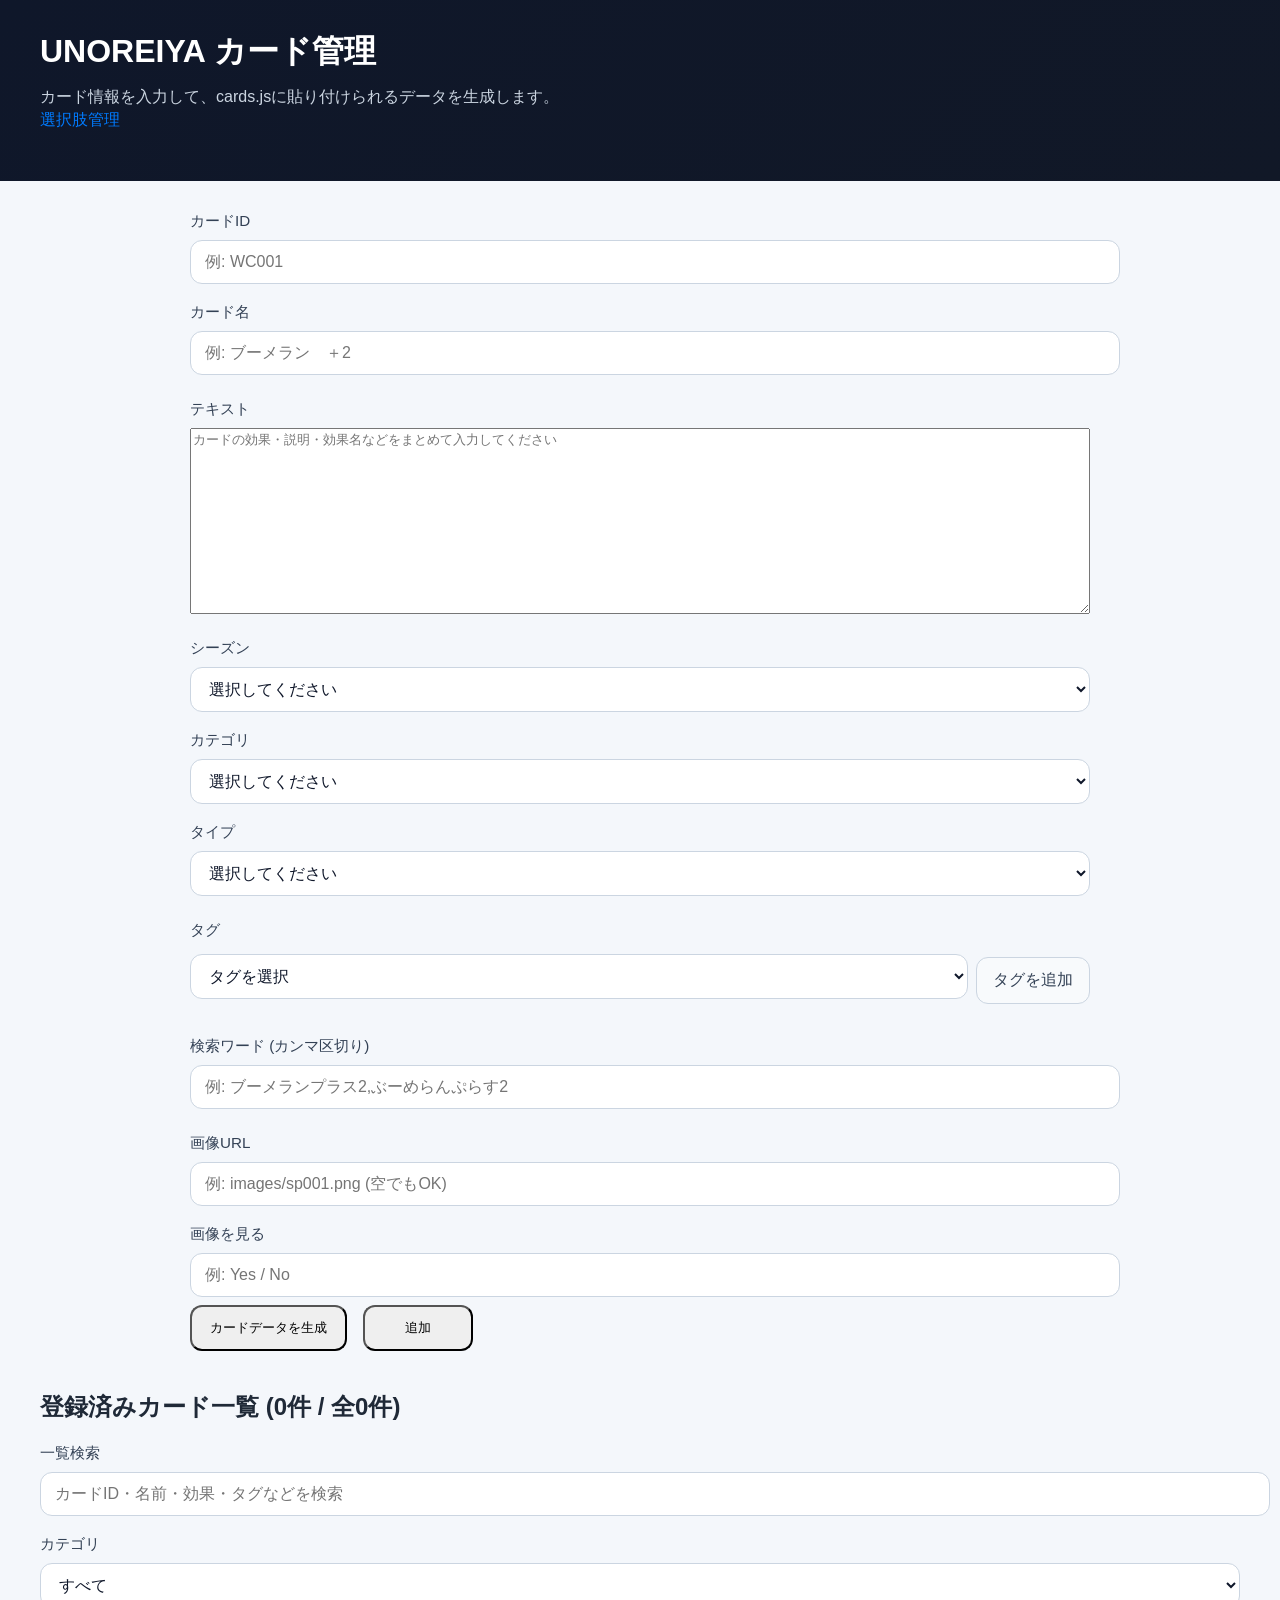
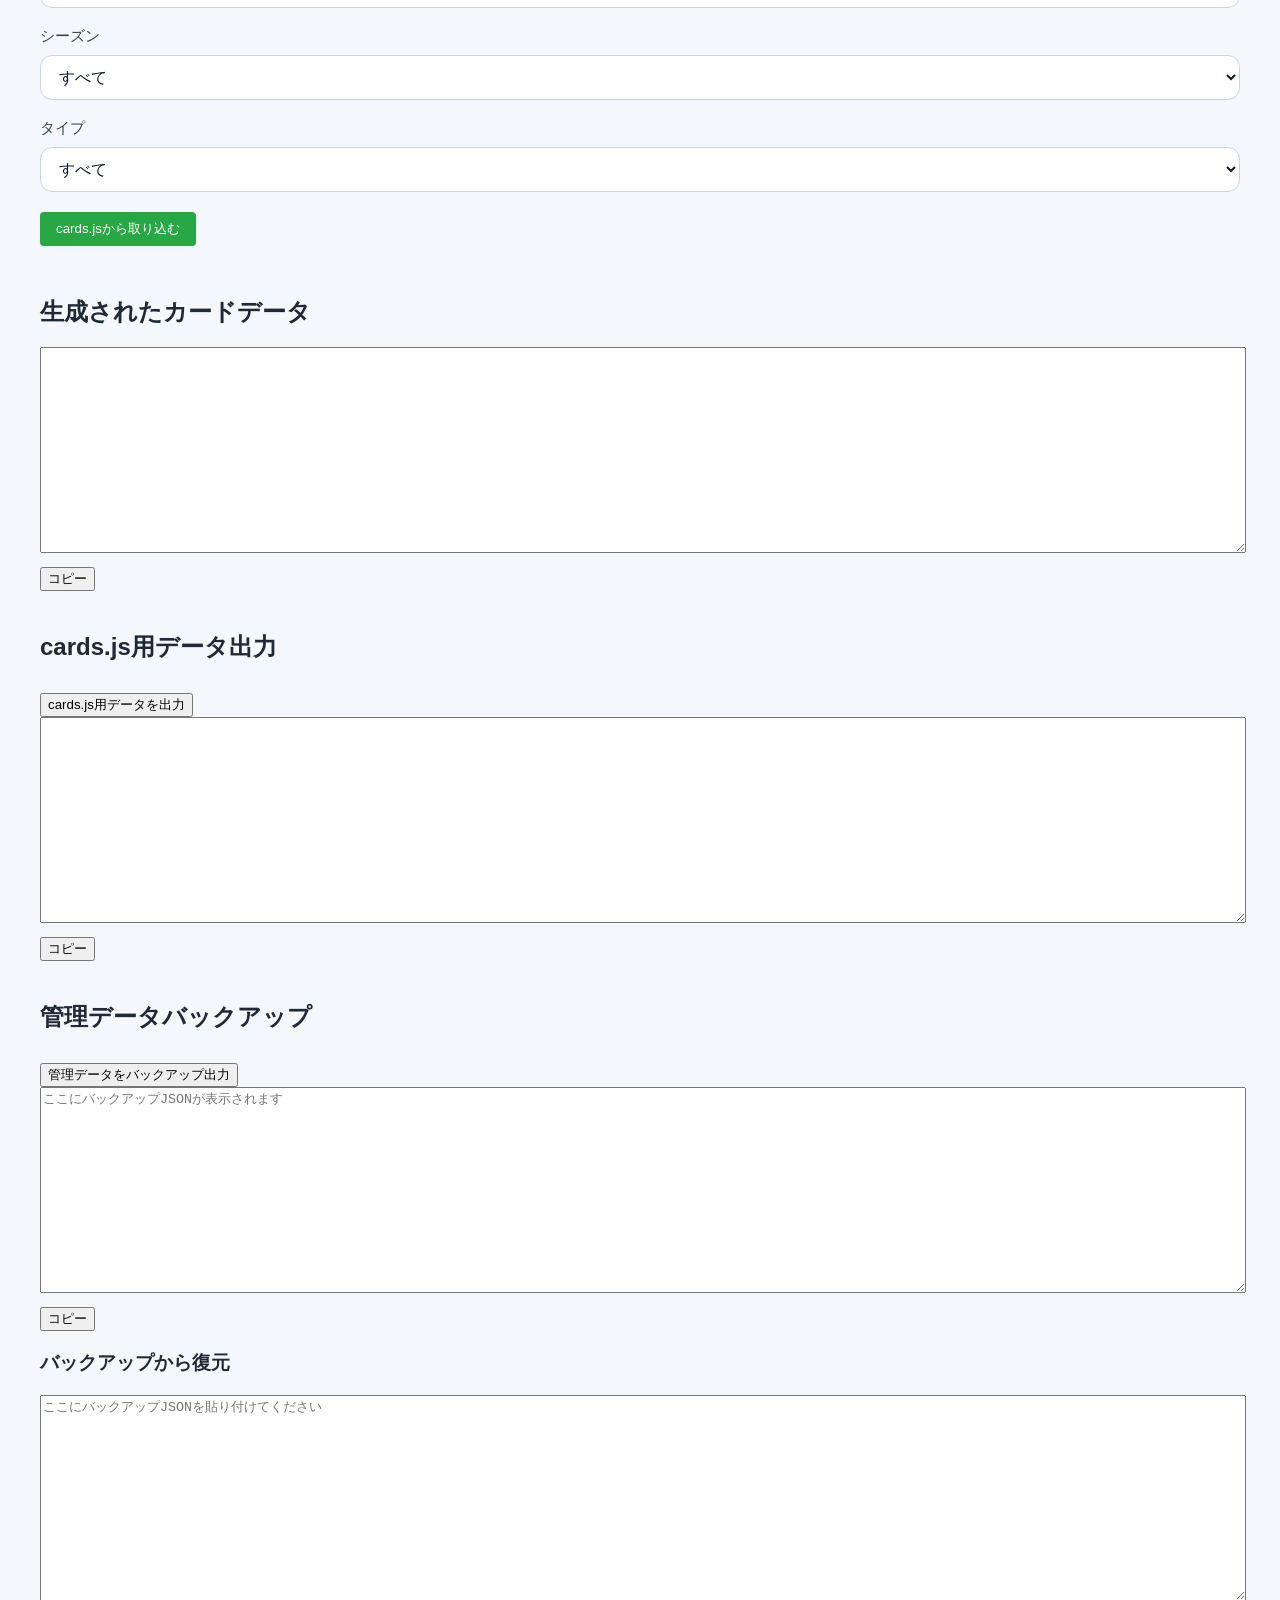
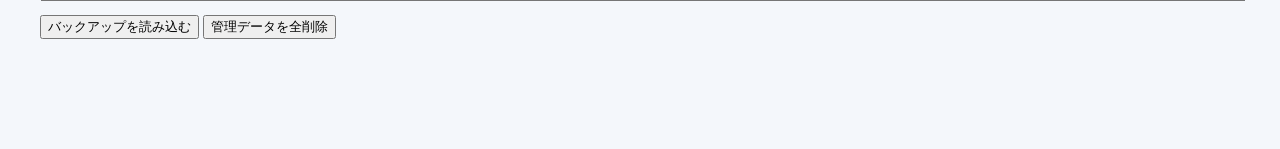
==== admin.html @ 88b2bb5d "管理サイトのデータをカード図鑑に連携" ====
<!DOCTYPE html>
<html lang="ja">
<head>
  <meta charset="UTF-8">
  <meta name="viewport" content="width=device-width, initial-scale=1.0">
  <title>UNOREIYA カード管理</title>
  <link rel="stylesheet" href="style.css">
</head>
<body>
  <header>
    <div class="header-inner">
      <div>
        <h1>UNOREIYA カード管理</h1>
        <p>カード情報を入力して、cards.jsに貼り付けられるデータを生成します。</p>
        <nav>
          <a href="settings.html">選択肢管理</a>
        </nav>
      </div>
    </div>
  </header>

  <main>
    <form id="cardForm" class="admin-form">
      <div class="form-grid">
        <div class="form-row form-row--three">
          <div class="field-group field-group--small">
            <label for="id">カードID</label>
            <input type="text" id="id" placeholder="例: WC001">
          </div>
          <div class="field-group field-group--wide">
            <label for="name">カード名</label>
            <input type="text" id="name" placeholder="例: ブーメラン　＋2">
          </div>
</div>

      <div class="form-row form-row--full">
        <div class="field-group full-width">
          <label for="effectFull">テキスト</label>
          <textarea id="effectFull" placeholder="カードの効果・説明・効果名などをまとめて入力してください"></textarea>
          </div>
        </div>

        <div class="form-row form-row--three">
          <div class="field-group field-group--medium">
            <label for="series">シーズン</label>
            <select id="series">
              <option value="">選択してください</option>
              <option value="Original">Original</option>
              <option value="Special">Special</option>
              <option value="Stock制">Stock制</option>
              <option value="UNO Flip">UNO Flip</option>
              <option value="High Class">High Class</option>
              <option value="その他">その他</option>
            </select>
          </div>
          <div class="field-group field-group--medium">
            <label for="category">カテゴリ</label>
            <select id="category">
              <option value="">選択してください</option>
              <option value="キャラクターカード">キャラクターカード</option>
              <option value="SPカード">SPカード</option>
              <option value="フィールドカード">フィールドカード</option>
              <option value="ボスカード">ボスカード</option>
              <option value="High Class">High Class</option>
              <option value="その他">その他</option>
            </select>
          </div>
          <div class="field-group field-group--medium">
            <label for="type">タイプ</label>
            <select id="type">
              <option value="">選択してください</option>
              <option value="攻撃">攻撃</option>
              <option value="防御">防御</option>
              <option value="妨害">妨害</option>
              <option value="サポート">サポート</option>
              <option value="ドロー">ドロー</option>
              <option value="交換">交換</option>
              <option value="特殊">特殊</option>
              <option value="その他">その他</option>
            </select>
          </div>
        </div>

        <div class="form-row form-row--full">
          <div class="field-group full-width">
            <label>タグ</label>
            <div class="tag-input-group">
              <select id="tagSelect"></select>
              <button type="button" id="addTagBtn">タグを追加</button>
            </div>
            <div id="selectedTags" class="selected-tags"></div>
          </div>
        </div>

        <div class="form-row form-row--full">
          <div class="field-group full-width">
            <label for="keywords">検索ワード (カンマ区切り)</label>
            <input type="text" id="keywords" placeholder="例: ブーメランプラス2,ぶーめらんぷらす2">
          </div>
        </div>

        <div class="form-row form-row--two">
          <div class="field-group field-group--wide">
            <label for="image">画像URL</label>
            <input type="text" id="image" placeholder="例: images/sp001.png (空でもOK)">
          </div>
          <div class="field-group field-group--small">
            <label for="viewImage">画像を見る</label>
            <input type="text" id="viewImage" placeholder="例: Yes / No">
          </div>
        </div>
      </div>
      <button type="button" id="generateBtn">カードデータを生成</button>
      <button type="button" id="addBtn">追加</button>
      <button type="button" id="updateBtn" style="display:none;">更新</button>
    </form>

    <div id="cardList">
      <h2>登録済みカード一覧 (<span id="cardCount">0</span>件 / 全<span id="cardTotalCount">0</span>件)</h2>
      <div class="search-panel admin-filter-panel">
        <div class="field-group">
          <label for="adminSearchInput">一覧検索</label>
          <input type="text" id="adminSearchInput" placeholder="カードID・名前・効果・タグなどを検索">
        </div>
        <div class="field-group">
          <label for="filterCategory">カテゴリ</label>
          <select id="filterCategory">
            <option value="">すべて</option>
            <option value="キャラクターカード">キャラクターカード</option>
            <option value="SPカード">SPカード</option>
            <option value="フィールドカード">フィールドカード</option>
            <option value="ボスカード">ボスカード</option>
            <option value="High Class">High Class</option>
            <option value="その他">その他</option>
          </select>
        </div>
        <div class="field-group">
          <label for="filterSeries">シーズン</label>
          <select id="filterSeries">
            <option value="">すべて</option>
            <option value="Original">Original</option>
            <option value="Special">Special</option>
            <option value="Stock制">Stock制</option>
            <option value="UNO Flip">UNO Flip</option>
            <option value="High Class">High Class</option>
            <option value="その他">その他</option>
          </select>
        </div>
        <div class="field-group">
          <label for="filterType">タイプ</label>
          <select id="filterType">
            <option value="">すべて</option>
            <option value="攻撃">攻撃</option>
            <option value="防御">防御</option>
            <option value="妨害">妨害</option>
            <option value="サポート">サポート</option>
            <option value="ドロー">ドロー</option>
            <option value="交換">交換</option>
            <option value="特殊">特殊</option>
            <option value="その他">その他</option>
          </select>
        </div>
      </div>
      <button type="button" id="importBtn">cards.jsから取り込む</button>
      <div id="cardsContainer"></div>
    </div>

    <div class="admin-output">
      <h2>生成されたカードデータ</h2>
      <textarea id="output" readonly></textarea>
      <button type="button" id="copyBtn">コピー</button>
    </div>

    <div class="admin-output">
      <h2>cards.js用データ出力</h2>
      <button type="button" id="exportBtn">cards.js用データを出力</button>
      <textarea id="exportOutput" readonly></textarea>
      <button type="button" id="copyExportBtn">コピー</button>
    </div>

    <div class="admin-output">
      <h2>管理データバックアップ</h2>
      <button type="button" id="backupExportBtn">管理データをバックアップ出力</button>
      <textarea id="backupOutput" readonly placeholder="ここにバックアップJSONが表示されます"></textarea>
      <button type="button" id="copyBackupBtn">コピー</button>
      <h3>バックアップから復元</h3>
      <textarea id="backupInput" placeholder="ここにバックアップJSONを貼り付けてください"></textarea>
      <button type="button" id="backupImportBtn">バックアップを読み込む</button>
      <button type="button" id="clearAllBtn">管理データを全削除</button>
    </div>
  </main>

  <script src="cards.js"></script>
  <script src="admin.js"></script>
</body>
</html>
---- style.css ----
﻿body {
  margin: 0;
  font-family: -apple-system, BlinkMacSystemFont, "Segoe UI", sans-serif;
  background: #f4f7fb;
  color: #1f2937;
}

header {
  background: linear-gradient(135deg, #0f172a 0%, #111827 100%);
  color: white;
  padding: 30px 20px;
}

.header-inner {
  max-width: 1200px;
  margin: 0 auto;
}

h1 {
  margin: 0;
  font-size: 32px;
}

header p {
  margin: 10px 0 0;
  color: #cbd5e1;
  line-height: 1.6;
}

main {
  max-width: 1200px;
  margin: 30px auto;
  padding: 0 20px 40px;
}

.search-panel {
  display: grid;
  grid-template-columns: 1fr;
  gap: 20px;
  margin-bottom: 30px;
}

.search-row {
  display: grid;
  gap: 16px;
  align-items: start;
}

.search-row--full {
  grid-template-columns: 1fr;
}

.search-row--three {
  grid-template-columns: repeat(auto-fit, minmax(200px, 1fr));
}

.search-row--four {
  grid-template-columns: repeat(auto-fit, minmax(200px, 1fr));
}

.field-group {
  display: flex;
  flex-direction: column;
}

.field-group label {
  margin-bottom: 8px;
  font-size: 0.95rem;
  color: #334155;
}

.field-group input,
.field-group select {
  width: 100%;
  padding: 12px 14px;
  font-size: 1rem;
  border: 1px solid #cbd5e1;
  border-radius: 12px;
  background: white;
  color: #0f172a;
}

.tag-checkboxes,
.tag-filter {
  display: flex;
  flex-wrap: wrap;
  gap: 8px;
  padding: 12px;
  border: 1px solid #e2e8f0;
  border-radius: 12px;
  background: #ffffff;
}

.tag-checkbox-item,
.tag-filter-item {
  display: flex;
  align-items: center;
  gap: 6px;
  padding: 4px 8px;
  border: 1px solid #cbd5e1;
  border-radius: 16px;
  background: #f8fafc;
  cursor: pointer;
  user-select: none;
  font-size: 0.9rem;
  white-space: nowrap;
  transition: background-color 0.2s ease;
}

.tag-checkbox-item input,
.tag-filter-item input {
  width: auto;
  margin: 0;
}

.tag-checkbox-item:hover,
.tag-filter-item:hover {
  background: #e2e8f0;
}

.tag-checkbox-item input:checked + *,
.tag-filter-item input:checked + * {
  font-weight: bold;
}

.multi-select {
  min-height: 140px;
}

.field-group input:focus,
.field-group select:focus {
  outline: none;
  border-color: #2563eb;
  box-shadow: 0 0 0 3px rgba(37, 99, 235, 0.15);
}

#searchInput {
  width: 100%;
  padding: 14px;
  font-size: 16px;
  border-radius: 10px;
  border: 1px solid #ccc;
}

.card-grid {
  display: grid;
  grid-template-columns: repeat(auto-fit, minmax(240px, 1fr));
  gap: 24px;
}

.card {
  background: white;
  border-radius: 20px;
  padding: 18px;
  box-shadow: 0 16px 40px rgba(15, 23, 42, 0.08);
  cursor: pointer;
  transition: transform 0.2s ease, box-shadow 0.2s ease;
  display: flex;
  flex-direction: column;
}

.card:hover {
  transform: translateY(-4px);
  box-shadow: 0 24px 50px rgba(15, 23, 42, 0.14);
}

.card-image {
  width: 100%;
  height: auto;
  border-radius: 16px;
  margin-bottom: 16px;
  object-fit: cover;
}

.image-placeholder {
  width: 100%;
  min-height: 300px;
  border-radius: 16px;
  background: #f1f5f9;
  color: #64748b;
  display: flex;
  align-items: center;
  justify-content: center;
  text-align: center;
  padding: 20px;
  box-sizing: border-box;
  font-size: 0.95rem;
  margin-bottom: 16px;
}

.modal-body .image-placeholder {
  min-height: 400px;
  max-height: 520px;
}

.card h2 {
  margin-top: 0;
  color: #0f172a;
  font-size: 1.1rem;
}

.card p {
  margin: 6px 0;
  line-height: 1.55;
  color: #475569;
}

.card .tag-list {
  margin-top: auto;
}

.tag {
  display: inline-flex;
  align-items: center;
  gap: 6px;
  background: #e2e8f0;
  color: #334155;
  padding: 6px 10px;
  border-radius: 999px;
  margin: 4px 6px 0 0;
  font-size: 0.8rem;
}

.tag-input-group {
  display: flex;
  gap: 8px;
  align-items: center;
  margin-bottom: 8px;
}

.selected-tags {
  display: flex;
  flex-wrap: wrap;
  gap: 6px;
}

.selected-tag {
  display: inline-flex;
  align-items: center;
  gap: 4px;
  background: #e2e8f0;
  color: #334155;
  padding: 4px 8px;
  border-radius: 16px;
  font-size: 0.9rem;
  white-space: nowrap;
}

.selected-tag .remove-tag {
  cursor: pointer;
  color: #64748b;
  font-weight: bold;
  margin-left: 4px;
}

.selected-tag .remove-tag:hover {
  color: #dc2626;
}

#tagSelect {
  flex: 1;
  padding: 12px 14px;
  font-size: 1rem;
  border: 1px solid #cbd5e1;
  border-radius: 12px;
  background: white;
  color: #0f172a;
}

#addTagBtn {
  padding: 12px 16px;
  font-size: 1rem;
  border: 1px solid #cbd5e1;
  border-radius: 12px;
  background: #f8fafc;
  color: #334155;
  cursor: pointer;
  transition: background-color 0.2s ease;
}

#addTagBtn:hover {
  background: #e2e8f0;
}

.no-results {
  margin-top: 40px;
  text-align: center;
  color: #475569;
  font-size: 1rem;
}

@media (max-width: 768px) {
  .card-grid {
    grid-template-columns: 1fr;
  }

  .search-panel,
  .search-row,
  .search-row--four {
    grid-template-columns: 1fr;
  }
}

@media (max-width: 480px) {
  header {
    padding: 24px 16px;
  }

  .modal-content {
    padding: 18px;
  }
}

.modal {
  display: none;
  position: fixed;
  z-index: 100;
  inset: 0;
  overflow-y: auto;
  background-color: rgba(15, 23, 42, 0.65);
  padding: 24px;
}

.modal-content {
  background-color: #ffffff;
  margin: 0 auto;
  padding: 24px;
  border-radius: 24px;
  width: min(100%, 960px);
  box-shadow: 0 20px 60px rgba(15, 23, 42, 0.18);
}

.close {
  color: #475569;
  float: right;
  font-size: 32px;
  font-weight: 700;
  cursor: pointer;
}

.close:hover {
  color: #0f172a;
}

.modal-body {
  display: grid;
  grid-template-columns: 320px 1fr;
  gap: 24px;
  align-items: start;
}

.modal-image {
  width: 100%;
  border-radius: 20px;
  max-height: 520px;
  object-fit: cover;
}

.modal-details {
  display: flex;
  flex-direction: column;
}

.modal-details h2 {
  margin: 0 0 16px;
  font-size: 1.8rem;
  color: #0f172a;
}

.modal-details p {
  margin: 10px 0;
  color: #334155;
  line-height: 1.7;
}

.modal-effect-label {
  margin-top: 18px;
}

.modal-effect {
  background: #f8fafc;
  padding: 16px;
  border-radius: 16px;
  border: 1px solid #e2e8f0;
}

.modal-tags {
  display: flex;
  flex-wrap: wrap;
  gap: 10px;
  margin-top: 14px;
}

.back-button {
  display: inline-flex;
  justify-content: center;
  align-items: center;
  margin-top: 24px;
  padding: 12px 22px;
  background: #0f172a;
  color: white;
  border: none;
  border-radius: 14px;
  cursor: pointer;
  font-size: 1rem;
}

.back-button:hover {
  background: #1e293b;
}

/* Admin styles */
.admin-form {
  max-width: 900px;
  margin: 0 auto;
}

.form-grid {
  display: grid;
  grid-template-columns: 1fr;
  gap: 24px;
}

.form-row {
  display: grid;
  grid-template-columns: 1fr;
  gap: 18px;
}

.form-row--three,
.form-row--two,
.form-row--full {
  grid-template-columns: 1fr;
}

.field-group--small,
.field-group--medium,
.field-group--wide,
.field-group {
  width: 100%;
}

.field-group.full-width {
  grid-column: 1 / -1;
}

.admin-form textarea {
  min-height: 180px;
  resize: vertical;
}

.admin-form button {
  display: inline-flex;
  align-items: center;
  justify-content: center;
  min-width: 110px;
  padding: 12px 18px;
  margin-top: 8px;
  border-radius: 12px;
}

.admin-form button + button {
  margin-left: 12px;
}

.admin-filter-panel {
  display: grid;
  grid-template-columns: 1fr;
  gap: 18px;
  margin-bottom: 20px;
}

.admin-filter-panel .field-group {
  width: 100%;
}

/* Settings styles */
.settings-section {
  margin-bottom: 40px;
  padding: 20px;
  border: 1px solid #ddd;
  border-radius: 8px;
  background: #f9f9f9;
}

.settings-section h2 {
  margin-top: 0;
  color: #0f172a;
}

.settings-form {
  display: flex;
  gap: 10px;
  margin-bottom: 20px;
  align-items: center;
}

.settings-form input {
  flex: 1;
  padding: 10px;
  border: 1px solid #cbd5e1;
  border-radius: 6px;
}

.settings-form button {
  padding: 10px 16px;
  background: #007bff;
  color: white;
  border: none;
  border-radius: 6px;
  cursor: pointer;
}

.settings-form button:hover {
  background: #0056b3;
}

.settings-list {
  list-style: none;
  padding: 0;
}

.settings-list li {
  display: flex;
  align-items: center;
  padding: 10px;
  border-bottom: 1px solid #eee;
}

.settings-list li span {
  flex: 1;
}

.settings-list li .button-group {
  display: flex;
  gap: 8px;
}

.settings-list li:last-child {
  border-bottom: none;
}

.settings-list button {
  padding: 5px 10px;
  border: none;
  border-radius: 4px;
  cursor: pointer;
}

.settings-list button:first-of-type {
  background: #ffc107;
  color: black;
}

.settings-list button:first-of-type:hover {
  background: #e0a800;
}

.settings-list button:last-of-type {
  background: #dc3545;
  color: white;
}

.settings-list button:last-of-type:hover {
  background: #c82333;
}

nav {
  margin-bottom: 20px;
}

nav a {
  color: #007bff;
  text-decoration: none;
}

nav a:hover {
  text-decoration: underline;
}

.admin-output {
  max-width: 1200px;
  margin: 40px auto;
}

.admin-output textarea {
  width: 100%;
  min-height: 200px;
  font-family: monospace;
  resize: vertical;
}

.admin-output button {
  margin-top: 10px;
}

.card-item {
  background: white;
  border: 1px solid #ddd;
  padding: 10px;
  margin: 10px 0;
  border-radius: 8px;
}

.card-item p {
  margin: 5px 0;
}

.card-item button {
  margin-right: 10px;
  padding: 5px 10px;
  background: #007bff;
  color: white;
  border: none;
  border-radius: 4px;
  cursor: pointer;
}

.card-item button:hover {
  background: #0056b3;
}

#cardList {
  margin: 40px 0;
}

#importBtn {
  margin-bottom: 10px;
  padding: 8px 16px;
  background: #28a745;
  color: white;
  border: none;
  border-radius: 4px;
  cursor: pointer;
}

#importBtn:hover {
  background: #218838;
}

@media (max-width: 768px) {
  .form-row,
  .form-grid,
  .admin-filter-panel {
    grid-template-columns: 1fr;
  }
}
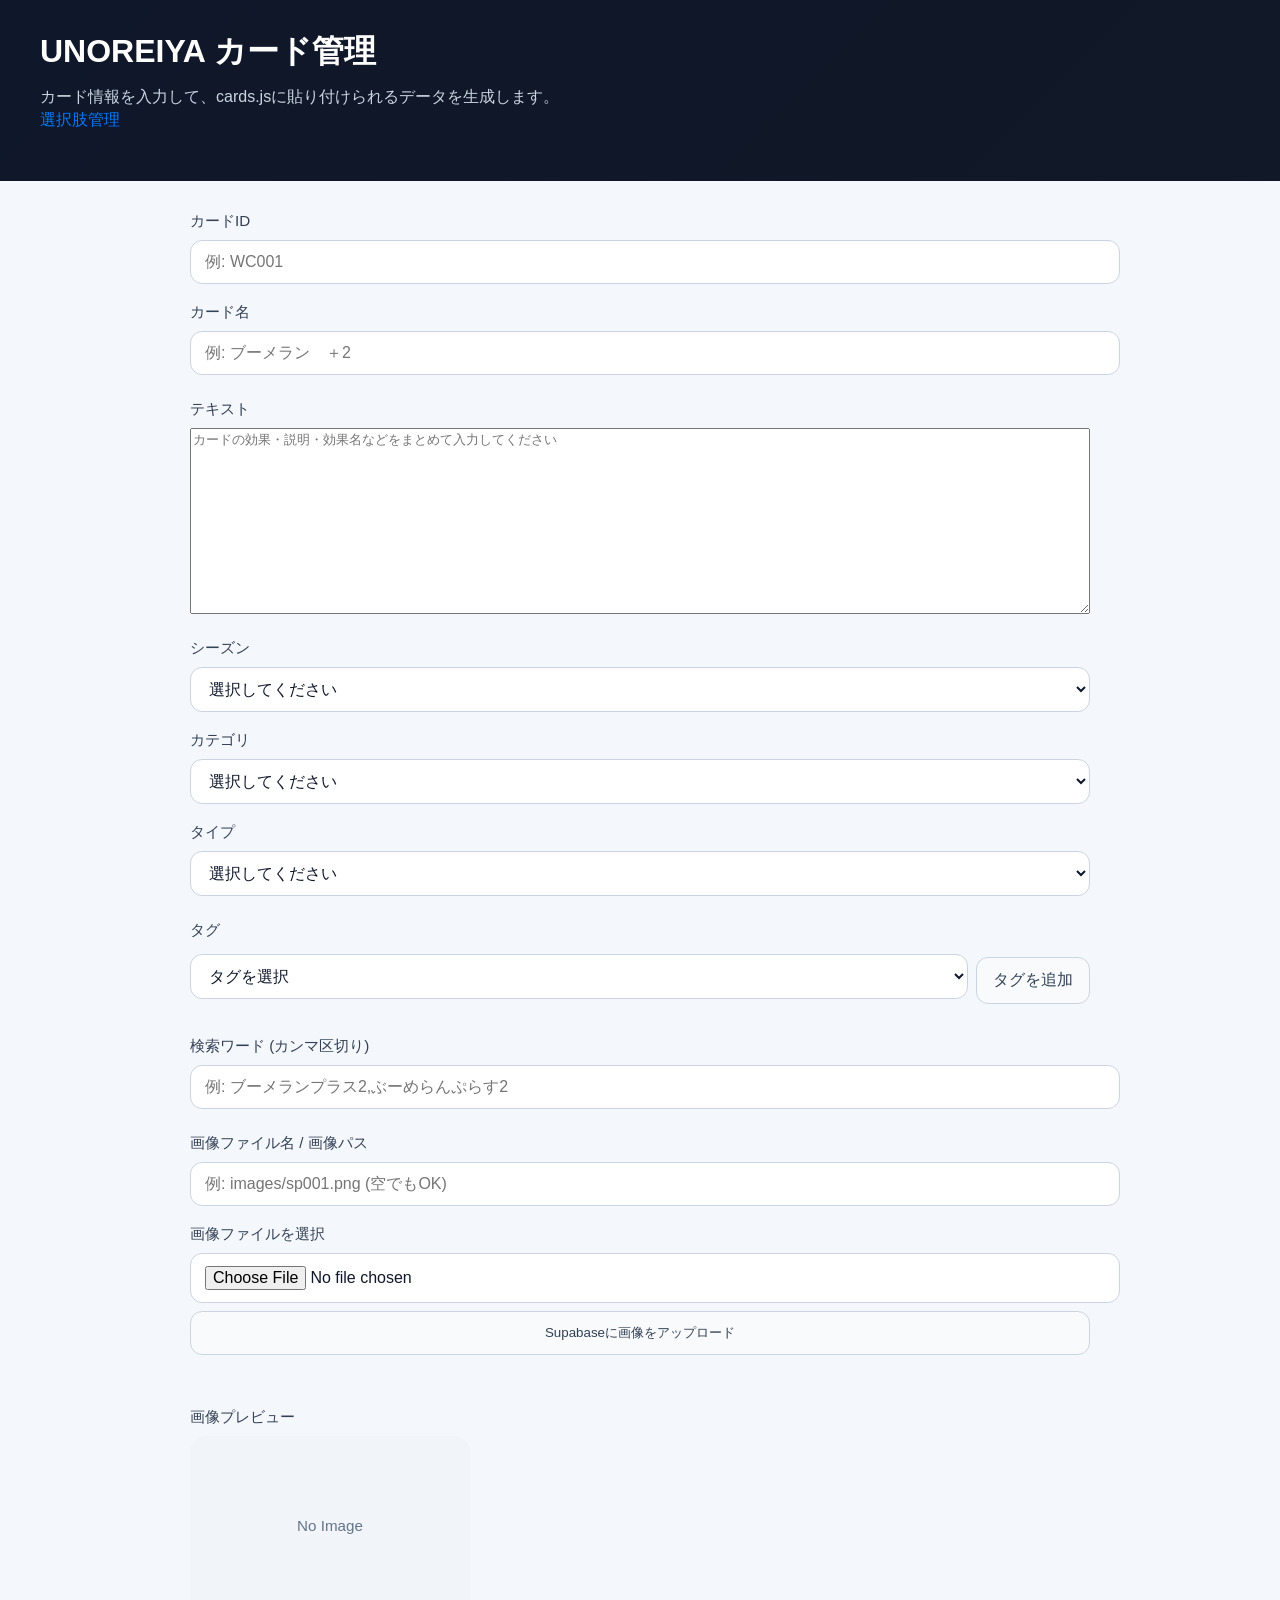
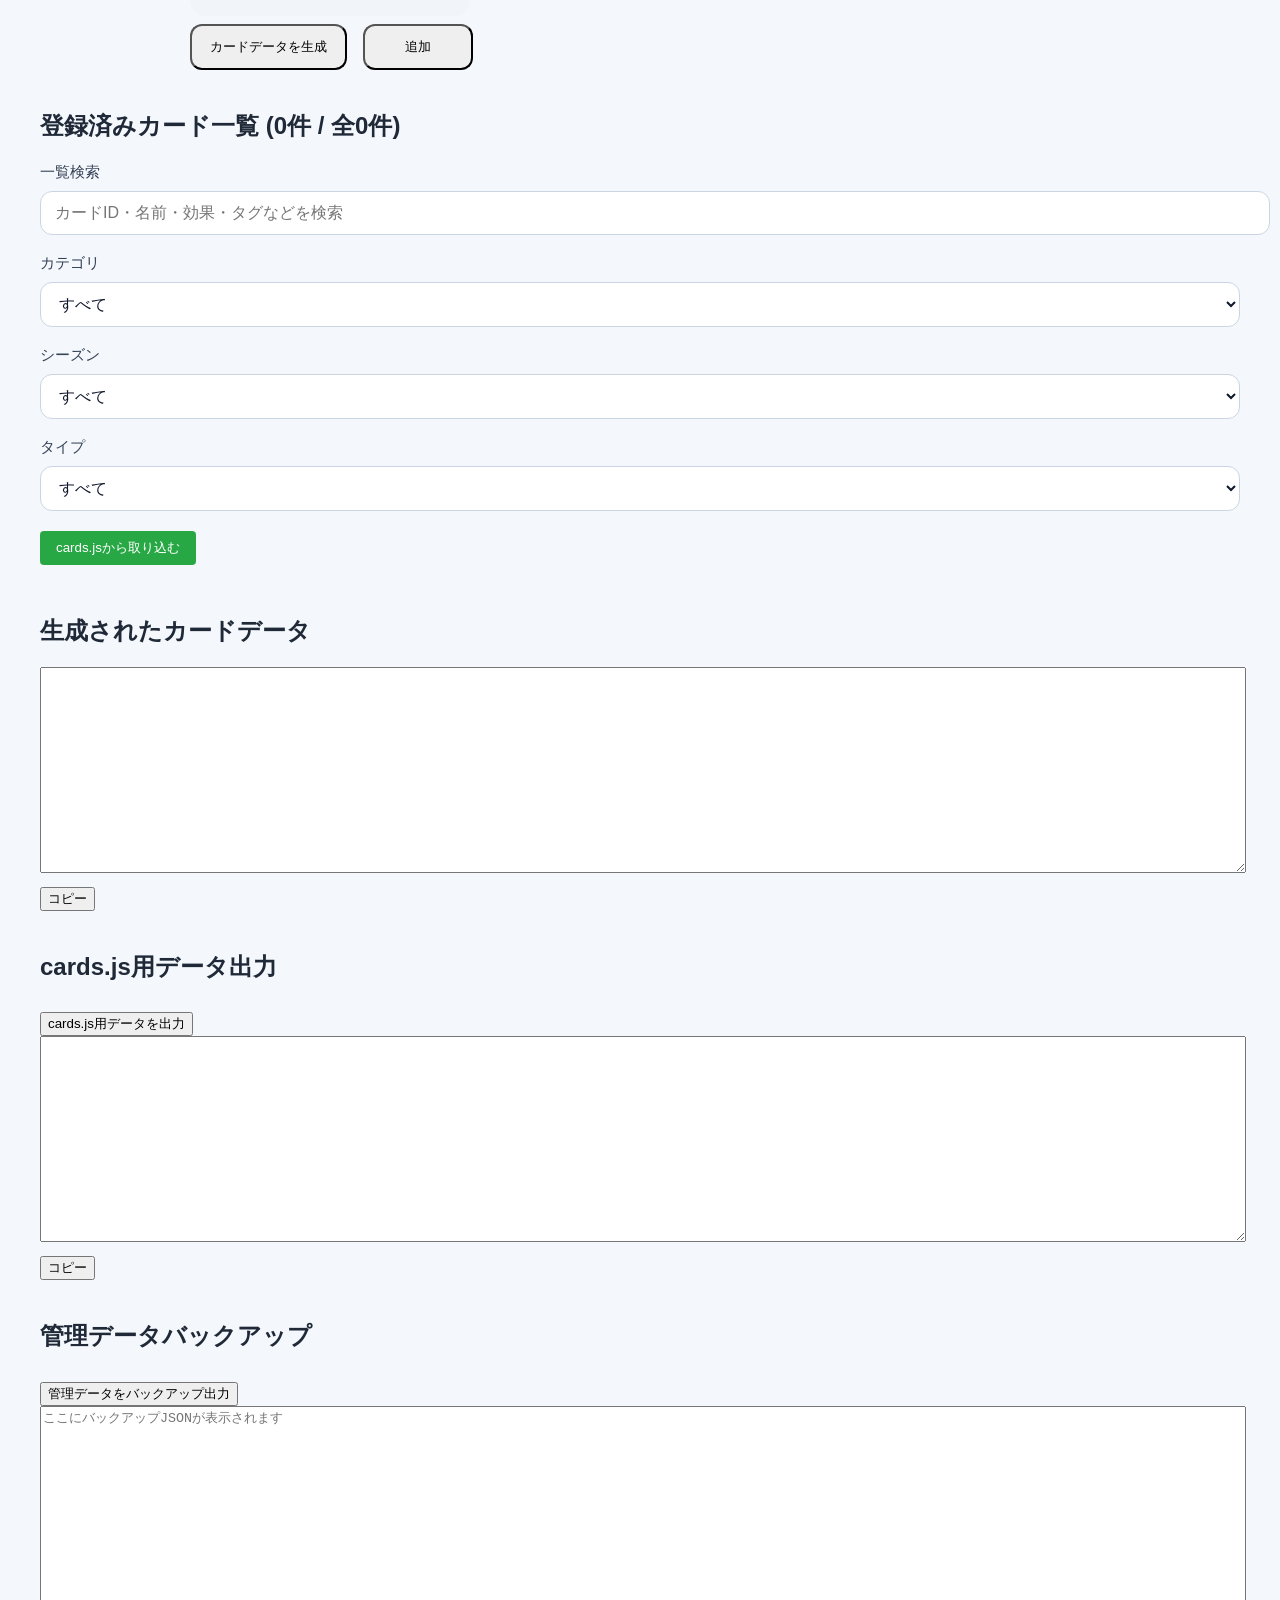
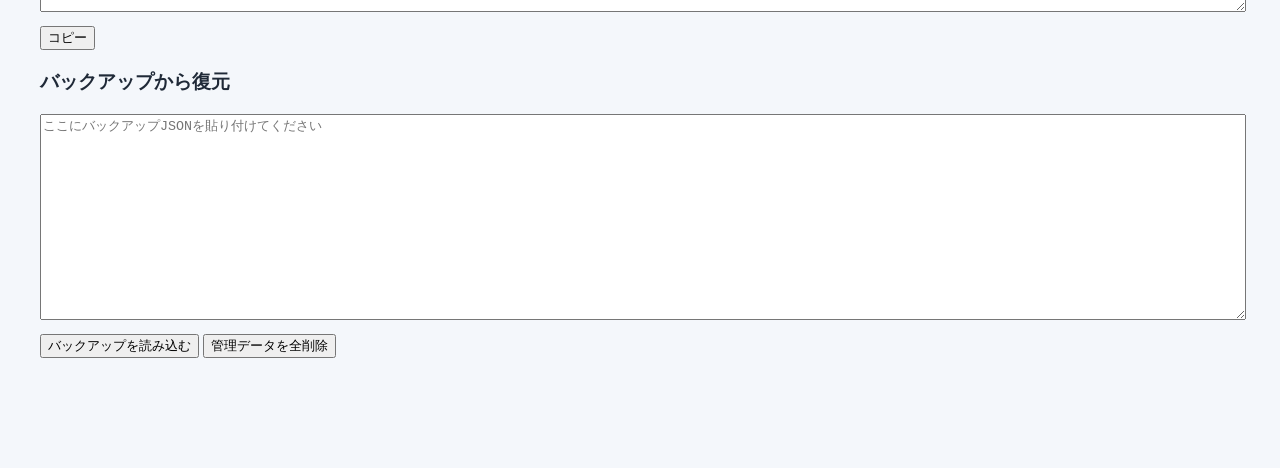
==== commit 8d384762: "Supabase Storageで画像アップロード機能を追加" ====
--- a/admin.html
+++ b/admin.html
@@ -101,12 +101,24 @@
 
         <div class="form-row form-row--two">
           <div class="field-group field-group--wide">
-            <label for="image">画像URL</label>
+            <label for="image">画像ファイル名 / 画像パス</label>
             <input type="text" id="image" placeholder="例: images/sp001.png (空でもOK)">
           </div>
-          <div class="field-group field-group--small">
-            <label for="viewImage">画像を見る</label>
-            <input type="text" id="viewImage" placeholder="例: Yes / No">
+          <div class="field-group field-group--wide">
+            <label for="imageFile">画像ファイルを選択</label>
+            <input type="file" id="imageFile" accept=".png,.jpg,.jpeg,.webp,image/png,image/jpeg,image/webp">
+            <button type="button" id="uploadImageBtn" class="secondary-button">Supabaseに画像をアップロード</button>
+            <p id="uploadImageStatus" class="upload-status"></p>
+          </div>
+        </div>
+
+        <div class="form-row form-row--full">
+          <div class="field-group full-width">
+            <label>画像プレビュー</label>
+            <div class="admin-image-preview">
+              <img id="imagePreview" src="" alt="画像プレビュー">
+              <div id="imagePreviewPlaceholder" class="image-placeholder">No Image</div>
+            </div>
           </div>
         </div>
       </div>
@@ -193,4 +205,4 @@
   <script src="cards.js"></script>
   <script src="admin.js"></script>
 </body>
-</html>+</html>
--- a/style.css
+++ b/style.css
@@ -186,6 +186,25 @@
   box-sizing: border-box;
   font-size: 0.95rem;
   margin-bottom: 16px;
+}
+
+.admin-image-preview {
+  width: min(100%, 280px);
+}
+
+.admin-image-preview img {
+  display: none;
+  width: 100%;
+  max-height: 360px;
+  border-radius: 16px;
+  object-fit: contain;
+  border: 1px solid #e2e8f0;
+  background: #f8fafc;
+}
+
+.admin-image-preview .image-placeholder {
+  min-height: 180px;
+  margin-bottom: 0;
 }
 
 .modal-body .image-placeholder {
@@ -282,6 +301,36 @@
   background: #e2e8f0;
 }
 
+.secondary-button {
+  margin-top: 10px;
+  padding: 10px 14px;
+  border: 1px solid #cbd5e1;
+  border-radius: 12px;
+  background: #f8fafc;
+  color: #334155;
+  cursor: pointer;
+}
+
+.secondary-button:hover:not(:disabled) {
+  background: #e2e8f0;
+}
+
+.secondary-button:disabled {
+  cursor: wait;
+  opacity: 0.65;
+}
+
+.upload-status {
+  min-height: 1.4em;
+  margin: 8px 0 0;
+  color: #2563eb;
+  font-size: 0.9rem;
+}
+
+.upload-status.is-error {
+  color: #dc2626;
+}
+
 .no-results {
   margin-top: 40px;
   text-align: center;
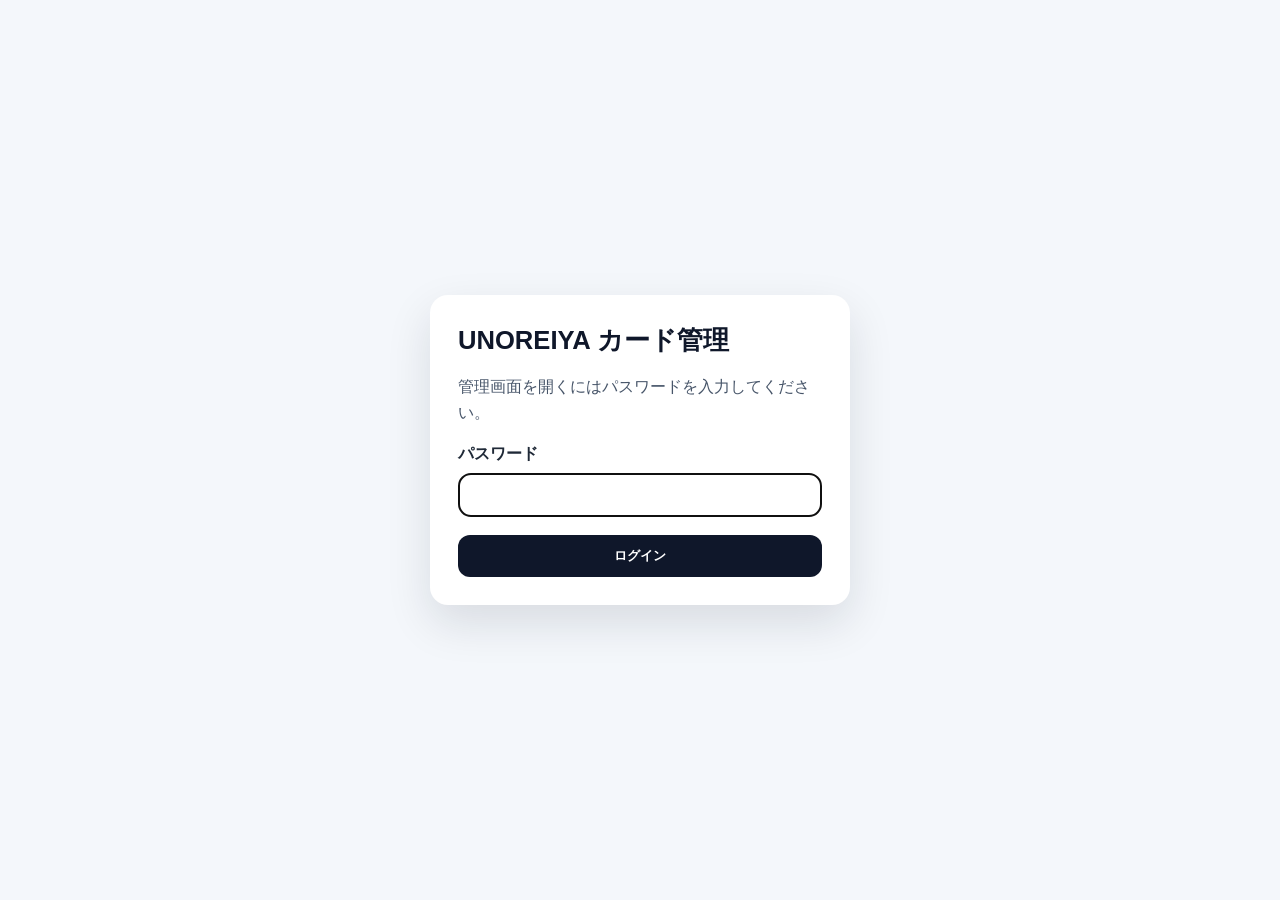
==== commit 48b5f0d8: "管理画面に簡易パスワードを追加" ====
--- a/admin.html
+++ b/admin.html
@@ -7,12 +7,25 @@
   <link rel="stylesheet" href="style.css">
 </head>
 <body>
+  <section id="adminLogin" class="admin-login">
+    <form id="adminLoginForm" class="admin-login-box">
+      <h1>UNOREIYA カード管理</h1>
+      <p>管理画面を開くにはパスワードを入力してください。</p>
+      <label for="adminPassword">パスワード</label>
+      <input type="password" id="adminPassword" autocomplete="current-password">
+      <p id="adminLoginError" class="admin-login-error" hidden>パスワードが違います</p>
+      <button type="submit">ログイン</button>
+    </form>
+  </section>
+
+  <div id="adminContent" hidden>
   <header>
     <div class="header-inner">
       <div>
         <h1>UNOREIYA カード管理</h1>
-        <p>カード情報を入力して、cards.jsに貼り付けられるデータを生成します。</p>
-        <nav>
+        <p>カード情報を登録・編集して、カード図鑑へ反映します。</p>
+        <nav class="page-nav" aria-label="管理ページ切り替え">
+          <a href="admin.html" class="active" aria-current="page">カード管理</a>
           <a href="settings.html">選択肢管理</a>
         </nav>
       </div>
@@ -35,7 +48,10 @@
 
       <div class="form-row form-row--full">
         <div class="field-group full-width">
-          <label for="effectFull">テキスト</label>
+          <div class="textarea-label-row">
+            <label for="effectFull">テキスト</label>
+            <button type="button" id="boldTextBtn" class="format-button">太字</button>
+          </div>
           <textarea id="effectFull" placeholder="カードの効果・説明・効果名などをまとめて入力してください"></textarea>
           </div>
         </div>
@@ -66,7 +82,7 @@
             </select>
           </div>
           <div class="field-group field-group--medium">
-            <label for="type">タイプ</label>
+            <label for="type">モード</label>
             <select id="type">
               <option value="">選択してください</option>
               <option value="攻撃">攻撃</option>
@@ -99,15 +115,11 @@
           </div>
         </div>
 
-        <div class="form-row form-row--two">
-          <div class="field-group field-group--wide">
-            <label for="image">画像ファイル名 / 画像パス</label>
-            <input type="text" id="image" placeholder="例: images/sp001.png (空でもOK)">
-          </div>
-          <div class="field-group field-group--wide">
+        <div class="form-row form-row--full">
+          <input type="hidden" id="image">
+          <div class="field-group full-width">
             <label for="imageFile">画像ファイルを選択</label>
             <input type="file" id="imageFile" accept=".png,.jpg,.jpeg,.webp,image/png,image/jpeg,image/webp">
-            <button type="button" id="uploadImageBtn" class="secondary-button">Supabaseに画像をアップロード</button>
             <p id="uploadImageStatus" class="upload-status"></p>
           </div>
         </div>
@@ -122,9 +134,9 @@
           </div>
         </div>
       </div>
-      <button type="button" id="generateBtn">カードデータを生成</button>
       <button type="button" id="addBtn">追加</button>
       <button type="button" id="updateBtn" style="display:none;">更新</button>
+      <button type="button" id="cancelBtn" class="cancel-button">キャンセル</button>
     </form>
 
     <div id="cardList">
@@ -159,7 +171,7 @@
           </select>
         </div>
         <div class="field-group">
-          <label for="filterType">タイプ</label>
+          <label for="filterType">モード</label>
           <select id="filterType">
             <option value="">すべて</option>
             <option value="攻撃">攻撃</option>
@@ -173,36 +185,12 @@
           </select>
         </div>
       </div>
-      <button type="button" id="importBtn">cards.jsから取り込む</button>
       <div id="cardsContainer"></div>
     </div>
 
-    <div class="admin-output">
-      <h2>生成されたカードデータ</h2>
-      <textarea id="output" readonly></textarea>
-      <button type="button" id="copyBtn">コピー</button>
-    </div>
+  </main>
+  </div>
 
-    <div class="admin-output">
-      <h2>cards.js用データ出力</h2>
-      <button type="button" id="exportBtn">cards.js用データを出力</button>
-      <textarea id="exportOutput" readonly></textarea>
-      <button type="button" id="copyExportBtn">コピー</button>
-    </div>
-
-    <div class="admin-output">
-      <h2>管理データバックアップ</h2>
-      <button type="button" id="backupExportBtn">管理データをバックアップ出力</button>
-      <textarea id="backupOutput" readonly placeholder="ここにバックアップJSONが表示されます"></textarea>
-      <button type="button" id="copyBackupBtn">コピー</button>
-      <h3>バックアップから復元</h3>
-      <textarea id="backupInput" placeholder="ここにバックアップJSONを貼り付けてください"></textarea>
-      <button type="button" id="backupImportBtn">バックアップを読み込む</button>
-      <button type="button" id="clearAllBtn">管理データを全削除</button>
-    </div>
-  </main>
-
-  <script src="cards.js"></script>
   <script src="admin.js"></script>
 </body>
 </html>
--- a/style.css
+++ b/style.css
@@ -5,6 +5,10 @@
   color: #1f2937;
 }
 
+[hidden] {
+  display: none !important;
+}
+
 header {
   background: linear-gradient(135deg, #0f172a 0%, #111827 100%);
   color: white;
@@ -25,6 +29,36 @@
   margin: 10px 0 0;
   color: #cbd5e1;
   line-height: 1.6;
+}
+
+.page-nav {
+  display: flex;
+  justify-content: center;
+  gap: 12px;
+  margin: 22px 0 0;
+  transform: translateX(70px);
+}
+
+.page-nav a {
+  display: inline-flex;
+  align-items: center;
+  justify-content: center;
+  min-width: 130px;
+  padding: 10px 18px;
+  border-radius: 999px;
+  border: 1px solid rgba(255, 255, 255, 0.35);
+  background: rgba(255, 255, 255, 0.1);
+  color: #e5eefc;
+  text-decoration: none;
+  font-weight: 700;
+  box-sizing: border-box;
+}
+
+.page-nav a:hover,
+.page-nav a.active {
+  background: white;
+  color: #0f172a;
+  text-decoration: none;
 }
 
 main {
@@ -144,19 +178,26 @@
 
 .card-grid {
   display: grid;
-  grid-template-columns: repeat(auto-fit, minmax(240px, 1fr));
-  gap: 24px;
+  grid-template-columns: repeat(auto-fill, 210px);
+  gap: 28px 28px;
+  justify-content: center;
+  align-items: start;
 }
 
 .card {
+  width: 210px;
+  height: 430px;
+  box-sizing: border-box;
   background: white;
-  border-radius: 20px;
-  padding: 18px;
-  box-shadow: 0 16px 40px rgba(15, 23, 42, 0.08);
+  border-radius: 14px;
+  padding: 10px;
+  box-shadow: 0 10px 26px rgba(15, 23, 42, 0.08);
   cursor: pointer;
   transition: transform 0.2s ease, box-shadow 0.2s ease;
   display: flex;
   flex-direction: column;
+  gap: 8px;
+  overflow: hidden;
 }
 
 .card:hover {
@@ -166,16 +207,19 @@
 
 .card-image {
   width: 100%;
-  height: auto;
-  border-radius: 16px;
-  margin-bottom: 16px;
-  object-fit: cover;
+  height: 294px;
+  border-radius: 10px;
+  margin-bottom: 4px;
+  object-fit: contain;
+  background: #f8fafc;
+  border: 1px solid #e2e8f0;
+  box-sizing: border-box;
 }
 
 .image-placeholder {
   width: 100%;
-  min-height: 300px;
-  border-radius: 16px;
+  height: 294px;
+  border-radius: 10px;
   background: #f1f5f9;
   color: #64748b;
   display: flex;
@@ -185,7 +229,7 @@
   padding: 20px;
   box-sizing: border-box;
   font-size: 0.95rem;
-  margin-bottom: 16px;
+  margin-bottom: 4px;
 }
 
 .admin-image-preview {
@@ -203,29 +247,46 @@
 }
 
 .admin-image-preview .image-placeholder {
+  height: 180px;
   min-height: 180px;
   margin-bottom: 0;
 }
 
 .modal-body .image-placeholder {
-  min-height: 400px;
-  max-height: 520px;
+  height: min(70vh, 560px);
+  min-height: 260px;
+  max-height: min(70vh, 560px);
 }
 
 .card h2 {
-  margin-top: 0;
+  margin: 0;
   color: #0f172a;
-  font-size: 1.1rem;
+  font-size: 0.98rem;
+  line-height: 1.35;
+  min-height: 3em;
+  display: -webkit-box;
+  -webkit-line-clamp: 2;
+  -webkit-box-orient: vertical;
+  overflow: hidden;
 }
 
 .card p {
-  margin: 6px 0;
-  line-height: 1.55;
+  margin: 0;
+  line-height: 1.45;
   color: #475569;
+  font-size: 0.88rem;
+  min-height: 3.1em;
+  display: -webkit-box;
+  -webkit-line-clamp: 2;
+  -webkit-box-orient: vertical;
+  overflow: hidden;
 }
 
 .card .tag-list {
   margin-top: auto;
+  min-height: 28px;
+  max-height: 54px;
+  overflow: hidden;
 }
 
 .tag {
@@ -338,8 +399,33 @@
   font-size: 1rem;
 }
 
+.data-status {
+  margin-top: 24px;
+  text-align: center;
+  color: #2563eb;
+  font-size: 0.95rem;
+}
+
+.data-status.is-error {
+  color: #b45309;
+}
+
 @media (max-width: 768px) {
   .card-grid {
+    grid-template-columns: repeat(auto-fill, minmax(170px, 1fr));
+  }
+
+  .card {
+    width: auto;
+    height: 410px;
+  }
+
+  .card-image,
+  .image-placeholder {
+    height: 270px;
+  }
+
+  .modal-body {
     grid-template-columns: 1fr;
   }
 
@@ -353,6 +439,12 @@
 @media (max-width: 480px) {
   header {
     padding: 24px 16px;
+  }
+
+  .page-nav {
+    transform: none;
+    justify-content: flex-start;
+    flex-wrap: wrap;
   }
 
   .modal-content {
@@ -400,9 +492,13 @@
 
 .modal-image {
   width: 100%;
+  height: auto;
   border-radius: 20px;
-  max-height: 520px;
-  object-fit: cover;
+  max-height: calc(100vh - 180px);
+  object-fit: contain;
+  background: #f8fafc;
+  border: 1px solid #e2e8f0;
+  box-sizing: border-box;
 }
 
 .modal-details {
@@ -459,6 +555,71 @@
 }
 
 /* Admin styles */
+.admin-login {
+  min-height: 100vh;
+  display: grid;
+  place-items: center;
+  padding: 24px;
+  box-sizing: border-box;
+}
+
+.admin-login-box {
+  width: min(100%, 420px);
+  padding: 28px;
+  border-radius: 18px;
+  background: white;
+  box-shadow: 0 18px 45px rgba(15, 23, 42, 0.12);
+  box-sizing: border-box;
+}
+
+.admin-login-box h1 {
+  color: #0f172a;
+  font-size: 1.6rem;
+}
+
+.admin-login-box p {
+  color: #475569;
+  line-height: 1.6;
+}
+
+.admin-login-box label {
+  display: block;
+  margin-top: 18px;
+  font-weight: 700;
+}
+
+.admin-login-box input {
+  width: 100%;
+  margin-top: 8px;
+  padding: 12px 14px;
+  border: 1px solid #cbd5e1;
+  border-radius: 12px;
+  font-size: 1rem;
+  box-sizing: border-box;
+}
+
+.admin-login-box button {
+  width: 100%;
+  margin-top: 18px;
+  padding: 12px 18px;
+  border: none;
+  border-radius: 12px;
+  background: #0f172a;
+  color: white;
+  font-weight: 700;
+  cursor: pointer;
+}
+
+.admin-login-box button:hover {
+  background: #1e293b;
+}
+
+.admin-login-error {
+  margin: 10px 0 0;
+  color: #dc2626;
+  font-weight: 700;
+}
+
 .admin-form {
   max-width: 900px;
   margin: 0 auto;
@@ -496,6 +657,32 @@
 .admin-form textarea {
   min-height: 180px;
   resize: vertical;
+}
+
+.textarea-label-row {
+  display: flex;
+  align-items: center;
+  justify-content: space-between;
+  gap: 12px;
+  margin-bottom: 8px;
+}
+
+.textarea-label-row label {
+  margin-bottom: 0;
+}
+
+.admin-form .format-button {
+  min-width: auto;
+  padding: 8px 12px;
+  margin-top: 0;
+  border: 1px solid #cbd5e1;
+  background: #f8fafc;
+  color: #334155;
+  font-weight: 700;
+}
+
+.admin-form .format-button:hover {
+  background: #e2e8f0;
 }
 
 .admin-form button {
@@ -510,6 +697,16 @@
 
 .admin-form button + button {
   margin-left: 12px;
+}
+
+.admin-form .cancel-button {
+  background: #f8fafc;
+  color: #334155;
+  border: 1px solid #cbd5e1;
+}
+
+.admin-form .cancel-button:hover:not(:disabled) {
+  background: #e2e8f0;
 }
 
 .admin-filter-panel {
